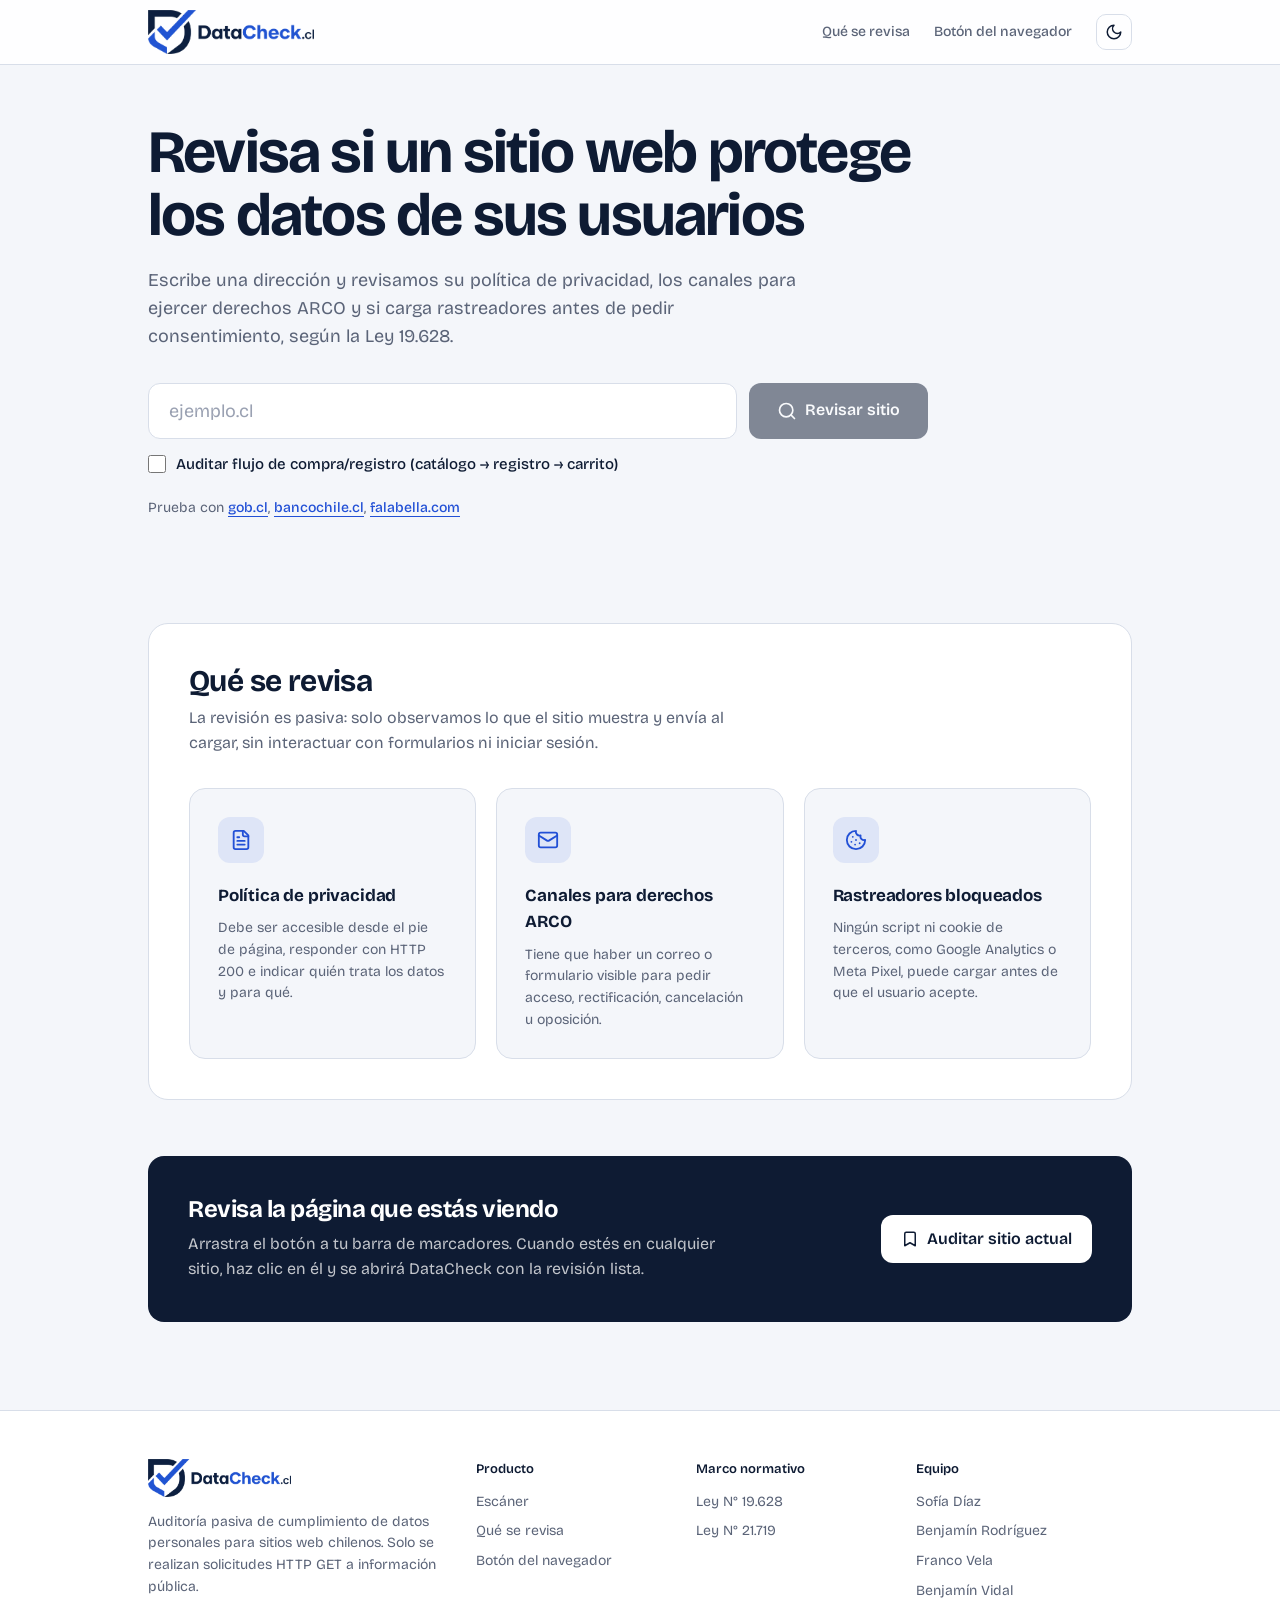
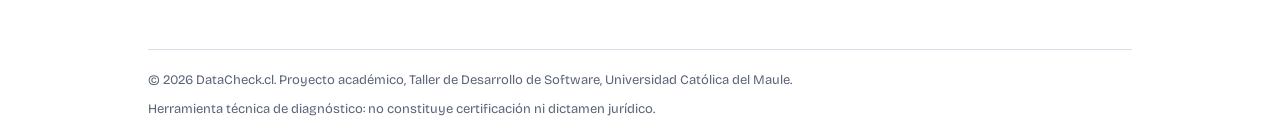
==== src/ui/index.html @ 7d5a0ab3 "UI: logo con modo oscuro, favicon y estilos del correo de re-auditoría" ====
<!DOCTYPE html>
<html lang="es">
<head>
    <meta charset="UTF-8">
    <meta name="viewport" content="width=device-width, initial-scale=1.0">
    <title>DataCheck.cl - Revisa el cumplimiento de datos personales en Chile</title>
    <meta name="description" content="Herramienta de inspección pasiva para revisar si un sitio web cumple con la Ley N° 19.628 de Protección de Datos Personales en Chile.">

    <link rel="icon" href="img/favicon.ico" sizes="any">
    <link rel="icon" type="image/png" href="img/favicon.png">
    <link rel="apple-touch-icon" href="img/apple-touch-icon.png">

    <link rel="preconnect" href="https://fonts.googleapis.com">
    <link rel="preconnect" href="https://fonts.gstatic.com" crossorigin>
    <link href="https://fonts.googleapis.com/css2?family=Bricolage+Grotesque:opsz,wght@12..96,400;12..96,500;12..96,600;12..96,700&display=swap" rel="stylesheet">
    <script>
        // Aplica el tema guardado antes de pintar la página para evitar parpadeos
        (function () {
            try {
                var t = localStorage.getItem("datacheck-theme");
                if (!t) t = matchMedia("(prefers-color-scheme: dark)").matches ? "dark" : "light";
                document.documentElement.dataset.theme = t;
            } catch (e) {}
        })();
    </script>
    <link rel="stylesheet" href="style.css?v=2.7">
</head>
<body>
    <!-- Íconos (estilo Lucide) -->
    <svg width="0" height="0" style="position:absolute" aria-hidden="true">
        <symbol id="i-shield" viewBox="0 0 24 24"><path d="M20 13c0 5-3.5 7.5-7.66 8.95a1 1 0 0 1-.67-.01C7.5 20.5 4 18 4 13V6a1 1 0 0 1 1-1c2 0 4.5-1.2 6.24-2.72a1.17 1.17 0 0 1 1.52 0C14.51 3.81 17 5 19 5a1 1 0 0 1 1 1z"/><path d="m9 12 2 2 4-4"/></symbol>
        <symbol id="i-search" viewBox="0 0 24 24"><circle cx="11" cy="11" r="8"/><path d="m21 21-4.3-4.3"/></symbol>
        <symbol id="i-file" viewBox="0 0 24 24"><path d="M15 2H6a2 2 0 0 0-2 2v16a2 2 0 0 0 2 2h12a2 2 0 0 0 2-2V7Z"/><path d="M14 2v4a2 2 0 0 0 2 2h4"/><path d="M10 9H8"/><path d="M16 13H8"/><path d="M16 17H8"/></symbol>
        <symbol id="i-mail" viewBox="0 0 24 24"><rect width="20" height="16" x="2" y="4" rx="2"/><path d="m22 7-8.97 5.7a1.94 1.94 0 0 1-2.06 0L2 7"/></symbol>
        <symbol id="i-cookie" viewBox="0 0 24 24"><path d="M12 2a10 10 0 1 0 10 10 4 4 0 0 1-5-5 4 4 0 0 1-5-5"/><path d="M8.5 8.5v.01"/><path d="M16 15.5v.01"/><path d="M12 12v.01"/><path d="M11 17v.01"/><path d="M7 14v.01"/></symbol>
        <symbol id="i-check" viewBox="0 0 24 24"><circle cx="12" cy="12" r="10"/><path d="m9 12 2 2 4-4"/></symbol>
        <symbol id="i-alert" viewBox="0 0 24 24"><path d="m21.73 18-8-14a2 2 0 0 0-3.48 0l-8 14A2 2 0 0 0 4 21h16a2 2 0 0 0 1.73-3"/><path d="M12 9v4"/><path d="M12 17h.01"/></symbol>
        <symbol id="i-x" viewBox="0 0 24 24"><circle cx="12" cy="12" r="10"/><path d="m15 9-6 6"/><path d="m9 9 6 6"/></symbol>
        <symbol id="i-info" viewBox="0 0 24 24"><circle cx="12" cy="12" r="10"/><path d="M12 16v-4"/><path d="M12 8h.01"/></symbol>
        <symbol id="i-wrench" viewBox="0 0 24 24"><path d="M14.7 6.3a1 1 0 0 0 0 1.4l1.6 1.6a1 1 0 0 0 1.4 0l3.77-3.77a6 6 0 0 1-7.94 7.94l-6.91 6.91a2.12 2.12 0 0 1-3-3l6.91-6.91a6 6 0 0 1 7.94-7.94l-3.76 3.76z"/></symbol>
        <symbol id="i-bookmark" viewBox="0 0 24 24"><path d="m19 21-7-4-7 4V5a2 2 0 0 1 2-2h10a2 2 0 0 1 2 2v16z"/></symbol>
        <symbol id="i-loader" viewBox="0 0 24 24"><path d="M21 12a9 9 0 1 1-6.219-8.56"/></symbol>
        <symbol id="i-download" viewBox="0 0 24 24"><path d="M21 15v4a2 2 0 0 1-2 2H5a2 2 0 0 1-2-2v-4"/><path d="m7 10 5 5 5-5"/><path d="M12 15V3"/></symbol>
        <symbol id="i-sun" viewBox="0 0 24 24"><circle cx="12" cy="12" r="4"/><path d="M12 2v2"/><path d="M12 20v2"/><path d="m4.93 4.93 1.41 1.41"/><path d="m17.66 17.66 1.41 1.41"/><path d="M2 12h2"/><path d="M20 12h2"/><path d="m6.34 17.66-1.41 1.41"/><path d="m19.07 4.93-1.41 1.41"/></symbol>
        <symbol id="i-moon" viewBox="0 0 24 24"><path d="M12 3a6 6 0 0 0 9 9 9 9 0 1 1-9-9Z"/></symbol>
        <symbol id="i-external" viewBox="0 0 24 24"><path d="M15 3h6v6"/><path d="M10 14 21 3"/><path d="M18 13v6a2 2 0 0 1-2 2H5a2 2 0 0 1-2-2V8a2 2 0 0 1 2-2h6"/></symbol>
        <symbol id="i-clock" viewBox="0 0 24 24"><circle cx="12" cy="12" r="10"/><path d="M12 6v6l4 2"/></symbol>
        <symbol id="i-globe" viewBox="0 0 24 24"><circle cx="12" cy="12" r="10"/><path d="M12 2a14.5 14.5 0 0 0 0 20 14.5 14.5 0 0 0 0-20"/><path d="M2 12h20"/></symbol>
    </svg>

    <header class="site-header">
        <div class="wrap header-inner">
            <a href="#inicio" class="brand" aria-label="DataCheck.cl, ir al inicio">
                <img class="brand-logo logo-light" src="img/datacheck-logo.png" alt="DataCheck.cl" width="174" height="46">
                <img class="brand-logo logo-dark" src="img/datacheck-logo-dark.png" alt="DataCheck.cl" width="174" height="46">
            </a>
            <nav class="nav">
                <a href="#criterios">Qué se revisa</a>
                <a href="#marcador">Botón del navegador</a>
                <button type="button" id="theme-toggle" class="theme-toggle" aria-label="Cambiar a tema oscuro" title="Cambiar a tema oscuro">
                    <svg class="icon" width="18" height="18"><use id="theme-icon" href="#i-moon"/></svg>
                </button>
            </nav>
        </div>
    </header>

    <main class="wrap">
        <!-- Inicio -->
        <section id="inicio" class="hero">
            <h1>Revisa si un sitio web protege los datos de sus usuarios</h1>
            <p class="lead">
                Escribe una dirección y revisamos su política de privacidad, los canales para ejercer
                derechos ARCO y si carga rastreadores antes de pedir consentimiento, según la Ley 19.628.
            </p>

            <form id="scan-form" class="scan-form" novalidate>
                <label for="url-input" class="sr-only">Dirección del sitio</label>
                <input id="url-input" type="text" inputmode="url" autocomplete="off" placeholder="ejemplo.cl">
                <button id="btn-scan" type="submit" class="btn-primary" disabled>
                    <svg class="icon" width="20" height="20" id="btn-icon"><use href="#i-search"/></svg>
                    <span id="btn-label">Revisar sitio</span>
                </button>
            </form>
            <p id="url-error" class="field-error" role="alert" hidden></p>

            <div class="flow-option">
                <label class="flow-toggle" for="flow-checkbox">
                    <input type="checkbox" id="flow-checkbox">
                    <span>Auditar flujo de compra/registro (catálogo → registro → carrito)</span>
                </label>
            </div>

            <p class="examples">
                Prueba con
                <button type="button" class="link-btn" data-url="gob.cl">gob.cl</button>,
                <button type="button" class="link-btn" data-url="bancochile.cl">bancochile.cl</button>,
                <button type="button" class="link-btn" data-url="falabella.com">falabella.com</button>
            </p>

            <div id="loading" class="loading" role="status" aria-live="polite" hidden>
                <p id="loading-step" class="loading-step"></p>
                <div class="track"><div id="progress-fill" class="fill"></div></div>
                <p class="muted small">Puede tardar unos segundos según el sitio.</p>
            </div>

            <div id="error" class="error-box" role="alert" hidden>
                <svg class="icon" width="20" height="20"><use href="#i-x"/></svg>
                <div>
                    <p class="error-title">No se pudo revisar el sitio</p>
                    <p id="error-message"></p>
                    <p class="muted">Comprueba la dirección y que el servidor de DataCheck esté en ejecución.</p>
                </div>
            </div>
        </section>

        <!-- Resultados -->
        <section id="results" class="results" aria-label="Resultados" hidden>
            <article class="report">
                <div id="verdict-band" class="verdict">
                    <div class="verdict-text">
                        <div class="report-site">
                            <span class="site-icon">
                                <img id="site-favicon" alt="" width="18" height="18" referrerpolicy="no-referrer" hidden>
                                <svg id="site-fallback" class="icon" width="16" height="16" aria-hidden="true"><use href="#i-globe"/></svg>
                            </span>
                            <a id="report-url" class="report-url" href="#" target="_blank" rel="noopener noreferrer">
                                <span id="report-url-text"></span>
                                <svg class="icon" width="14" height="14" aria-hidden="true"><use href="#i-external"/></svg>
                            </a>
                            <span id="scan-meta" class="report-meta" hidden>
                                <svg class="icon" width="14" height="14" aria-hidden="true"><use href="#i-clock"/></svg>
                                <span id="scan-time"></span>
                            </span>
                        </div>
                        <h2 id="verdict-title"></h2>
                        <p id="verdict-summary" class="verdict-summary"></p>
                    </div>
                    <div id="gauge" class="gauge" role="img" aria-label="Puntaje de cumplimiento">
                        <svg viewBox="0 0 120 120" aria-hidden="true">
                            <circle class="gauge-track" cx="60" cy="60" r="52"/>
                            <circle id="gauge-arc" class="gauge-arc" cx="60" cy="60" r="52"/>
                        </svg>
                        <p class="gauge-label"><span id="score-value">0</span><span class="score-of">de 100</span></p>
                    </div>
                </div>

                <div id="pilares" class="pilares"></div>

                <div id="flow-section" class="flow-section" hidden>
                    <div class="flow-head">
                        <h3>Mapa de Navegación del Flujo</h3>
                        <span id="flow-verdict-badge" class="badge"></span>
                    </div>
                    <p id="flow-summary-text" class="flow-summary-text"></p>
                    <div id="flow-timeline" class="flow-timeline"></div>
                    <div id="flow-limitations" class="flow-limitations"></div>
                </div>

                <div class="findings">
                    <div class="findings-head">
                        <h3>Hallazgos</h3>
                        <button type="button" id="btn-pdf" class="btn-ghost">
                            <svg class="icon" width="16" height="16" id="pdf-icon"><use href="#i-download"/></svg>
                            <span id="pdf-label">Descargar informe PDF</span>
                        </button>
                    </div>
                    <p id="pdf-error" class="pdf-error" role="alert" hidden></p>
                    <ul id="findings-list" class="findings-list"></ul>
                </div>

                <p id="report-date" class="report-date"></p>
            </article>

            <!-- Card de Re-calendarización Automática (condicional) -->
            <div id="schedule-card" class="schedule-card" hidden>
                <div class="schedule-head">
                    <span class="schedule-icon"><svg class="icon" width="22" height="22"><use href="#i-mail"/></svg></span>
                    <div>
                        <h3>¿Deseas programar una re-auditoría automática?</h3>
                        <p class="muted small">Programa una nueva evaluación tras implementar los tickets de remediación. Te notificaremos los resultados por correo.</p>
                    </div>
                </div>

                <form id="schedule-form" class="schedule-form" novalidate>
                    <div class="schedule-inputs">
                        <label for="schedule-email" class="sr-only">Correo electrónico</label>
                        <input id="schedule-email" type="email" placeholder="tu-correo@ejemplo.cl" required autocomplete="email">
                        
                        <div class="schedule-modes">
                            <label class="schedule-radio-label">
                                <input type="radio" name="interval_mode" value="DEMO_2_MIN" checked>
                                <span>Modo Demostración (Re-escanear en 2 minutos)</span>
                            </label>
                            <label class="schedule-radio-label">
                                <input type="radio" name="interval_mode" value="PROD_15_DAYS">
                                <span>Modo Producción (Re-escanear en 15 días)</span>
                            </label>
                        </div>
                    </div>

                    <button type="submit" id="btn-schedule" class="btn-primary">
                        <svg class="icon" width="18" height="18" id="schedule-btn-icon"><use href="#i-mail"/></svg>
                        <span id="schedule-btn-label">Calendarizar Re-auditoría</span>
                    </button>
                </form>

                <div id="schedule-success" class="schedule-success" hidden>
                    <svg class="icon" width="20" height="20"><use href="#i-check"/></svg>
                    <div>
                        <p class="schedule-success-title">¡Re-auditoría programada con éxito!</p>
                        <p id="schedule-success-desc" class="muted small"></p>
                    </div>
                </div>

                <p id="schedule-error" class="schedule-error" role="alert" hidden></p>
            </div>

            <p class="disclaimer">
                <svg class="icon" width="18" height="18"><use href="#i-info"/></svg>
                <span>Este diagnóstico es una herramienta técnica de auditoría académica basada en la Ley N° 19.628. No es una certificación ni un dictamen jurídico vinculante.</span>
            </p>
        </section>

        <!-- Qué se revisa -->
        <section id="criterios" class="section">
            <div class="panel">
            <h2>Qué se revisa</h2>
            <p class="muted section-lead">
                La revisión es pasiva: solo observamos lo que el sitio muestra y envía al cargar, sin
                interactuar con formularios ni iniciar sesión.
            </p>
            <div class="criteria">
                <div class="criteria-card">
                    <span class="criteria-icon"><svg class="icon" width="22" height="22"><use href="#i-file"/></svg></span>
                    <h3>Política de privacidad</h3>
                    <p>Debe ser accesible desde el pie de página, responder con HTTP 200 e indicar quién trata los datos y para qué.</p>
                </div>
                <div class="criteria-card">
                    <span class="criteria-icon"><svg class="icon" width="22" height="22"><use href="#i-mail"/></svg></span>
                    <h3>Canales para derechos ARCO</h3>
                    <p>Tiene que haber un correo o formulario visible para pedir acceso, rectificación, cancelación u oposición.</p>
                </div>
                <div class="criteria-card">
                    <span class="criteria-icon"><svg class="icon" width="22" height="22"><use href="#i-cookie"/></svg></span>
                    <h3>Rastreadores bloqueados</h3>
                    <p>Ningún script ni cookie de terceros, como Google Analytics o Meta Pixel, puede cargar antes de que el usuario acepte.</p>
                </div>
            </div>
            </div>
        </section>

        <!-- Bookmarklet -->
        <section id="marcador" class="section">
            <div class="bookmarklet">
                <div>
                    <h2>Revisa la página que estás viendo</h2>
                    <p>Arrastra el botón a tu barra de marcadores. Cuando estés en cualquier sitio, haz clic en él y se abrirá DataCheck con la revisión lista.</p>
                </div>
                <a id="bookmarklet-link" href="#" class="bookmarklet-btn">
                    <svg class="icon" width="18" height="18"><use href="#i-bookmark"/></svg>
                    Auditar sitio actual
                </a>
            </div>
        </section>
    </main>

    <footer class="site-footer">
        <div class="wrap">
            <div class="footer-grid">
                <div class="footer-brand">
                    <a href="#inicio" class="brand" aria-label="DataCheck.cl, ir al inicio">
                        <img class="brand-logo brand-logo-footer logo-light" src="img/datacheck-logo.png" alt="DataCheck.cl" width="151" height="40" loading="lazy">
                        <img class="brand-logo brand-logo-footer logo-dark" src="img/datacheck-logo-dark.png" alt="DataCheck.cl" width="151" height="40" loading="lazy">
                    </a>
                    <p>Auditoría pasiva de cumplimiento de datos personales para sitios web chilenos. Solo se realizan solicitudes HTTP GET a información pública.</p>
                </div>
                <nav class="footer-col" aria-label="Producto">
                    <h3>Producto</h3>
                    <a href="#inicio">Escáner</a>
                    <a href="#criterios">Qué se revisa</a>
                    <a href="#marcador">Botón del navegador</a>
                </nav>
                <div class="footer-col">
                    <h3>Marco normativo</h3>
                    <p>Ley N° 19.628</p>
                    <p>Ley N° 21.719</p>
                </div>
                <div class="footer-col">
                    <h3>Equipo</h3>
                    <p>Sofía Díaz</p>
                    <p>Benjamín Rodríguez</p>
                    <p>Franco Vela</p>
                    <p>Benjamín Vidal</p>
                </div>
            </div>
            <div class="footer-bottom">
                <p>© 2026 DataCheck.cl. Proyecto académico, Taller de Desarrollo de Software, Universidad Católica del Maule.</p>
                <p>Herramienta técnica de diagnóstico: no constituye certificación ni dictamen jurídico.</p>
            </div>
        </div>
    </footer>

    <script src="app.js?v=2.7"></script>
</body>
</html>
---- src/ui/style.css ----
:root {
    color-scheme: light;
    --page: #f4f6fa;
    --surface: #ffffff;
    --ink: #0e1b33;
    --muted: #5b6478;
    --line: #d8dee9;
    --accent: #2250d6;
    --accent-soft: rgba(34, 80, 214, 0.1);
    --ok: #1b7f4b;
    --warn: #b45f06;
    --fail: #c62828;
    --ok-bg: #1b7f4b;
    --warn-bg: #b45f06;
    --fail-bg: #c62828;
    --info-bg: #0e1b33;
    --body: rgba(14, 27, 51, 0.8);
    --header-bg: rgba(255, 255, 255, 0.88);
    --btn-bg: #0e1b33;
    --btn-bg-hover: #1b2c4d;
    --btn-fg: #ffffff;
    --feature-bg: #0e1b33;
    --font: "Bricolage Grotesque", system-ui, -apple-system, "Segoe UI", sans-serif;
}

/* Tema oscuro */
:root[data-theme="dark"] {
    color-scheme: dark;
    --page: #050506;
    --surface: #0f1013;
    --ink: #eef1f6;
    --muted: #9aa3b5;
    --line: #23262d;
    --accent: #7da2ff;
    --accent-soft: rgba(125, 162, 255, 0.14);
    --ok: #3ecf8e;
    --warn: #f2a54a;
    --fail: #ff6b6b;
    --info-bg: #2a2f3a;
    --body: rgba(238, 241, 246, 0.82);
    --header-bg: rgba(5, 5, 6, 0.85);
    --btn-bg: #eef1f6;
    --btn-bg-hover: #ffffff;
    --btn-fg: #0e1b33;
    --feature-bg: #101a33;
}

*, *::before, *::after { box-sizing: border-box; margin: 0; padding: 0; }

html { scroll-behavior: smooth; }

body {
    background: var(--page);
    color: var(--ink);
    font-family: var(--font);
    line-height: 1.55;
    -webkit-font-smoothing: antialiased;
}

[hidden] { display: none !important; }

:focus-visible { outline: 3px solid var(--accent); outline-offset: 2px; }

a { color: inherit; text-decoration: none; }

.wrap { max-width: 1024px; margin: 0 auto; padding: 0 20px; }

.icon {
    fill: none;
    stroke: currentColor;
    stroke-width: 2;
    stroke-linecap: round;
    stroke-linejoin: round;
    flex-shrink: 0;
}
.icon.accent { color: var(--accent); }

.sr-only {
    position: absolute; width: 1px; height: 1px; overflow: hidden;
    clip: rect(0 0 0 0); white-space: nowrap;
}

.muted { color: var(--muted); }
.small { font-size: 14px; }

/* Encabezado */
.site-header {
    position: sticky; top: 0; z-index: 10;
    background: var(--header-bg);
    backdrop-filter: blur(8px);
    border-bottom: 1px solid var(--line);
}
.header-inner { display: flex; align-items: center; justify-content: space-between; padding-top: 10px; padding-bottom: 10px; }
.brand { display: flex; align-items: center; }
.brand-logo { display: block; height: 44px; width: auto; }
.brand-logo-footer { height: 38px; }
/* Dos versiones del logo: la clara (azul marino) y la oscura (blanco hueso) para que no se pierda sobre fondo negro */
.logo-dark { display: none; }
:root[data-theme="dark"] .logo-light { display: none; }
:root[data-theme="dark"] .logo-dark { display: block; }
.nav { display: flex; gap: 24px; font-size: 14px; font-weight: 500; color: var(--muted); }
.nav { align-items: center; }
.nav a:hover { color: var(--ink); }
.theme-toggle {
    display: grid; place-items: center; width: 36px; height: 36px;
    color: var(--ink); background: transparent;
    border: 1px solid var(--line); border-radius: 10px; cursor: pointer;
}
.theme-toggle:hover { border-color: var(--ink); }

/* Inicio */
.hero { padding: 56px 0 48px; }
.hero h1 {
    max-width: 780px;
    font-size: clamp(2.25rem, 5.5vw, 3.75rem);
    line-height: 1.05;
    letter-spacing: -0.03em;
    font-weight: 700;
}
.lead { max-width: 660px; margin-top: 20px; font-size: 18px; color: var(--muted); }

.scan-form { display: flex; gap: 12px; max-width: 780px; margin-top: 32px; }
.scan-form input {
    flex: 1; min-width: 0; height: 56px; padding: 0 20px;
    font: inherit; font-size: 18px; color: var(--ink);
    background: var(--surface); border: 1px solid var(--line); border-radius: 12px;
}
.scan-form input::placeholder { color: #9aa1b2; }
.scan-form input:focus { border-color: var(--accent); }
.scan-form input[aria-invalid="true"] { border-color: var(--fail); }
.field-error { max-width: 780px; margin-top: 10px; font-size: 14px; color: var(--fail); }

.btn-primary {
    display: inline-flex; align-items: center; justify-content: center; gap: 8px;
    height: 56px; padding: 0 28px;
    font: inherit; font-weight: 600; color: var(--btn-fg);
    background: var(--btn-bg); border: 0; border-radius: 12px; cursor: pointer;
    transition: background 0.15s ease;
}
.btn-primary:hover:not(:disabled) { background: var(--btn-bg-hover); }
.btn-primary:disabled { opacity: 0.5; cursor: not-allowed; }

/* Opción de flujo */
.flow-option { margin-top: 14px; max-width: 780px; }
.flow-toggle { display: inline-flex; align-items: center; gap: 10px; font-size: 15px; font-weight: 500; color: var(--ink); cursor: pointer; }
.flow-toggle input[type="checkbox"] { width: 18px; height: 18px; accent-color: var(--accent); cursor: pointer; }

.examples { margin-top: 16px; font-size: 14px; color: var(--muted); }
.link-btn {
    font: inherit; font-weight: 500; color: var(--accent);
    background: none; border: 0; cursor: pointer;
    text-decoration: underline; text-underline-offset: 4px;
}
.link-btn:hover { color: var(--ink); }
.link-btn:disabled { opacity: 0.5; cursor: not-allowed; }

/* Carga y error */
.loading { max-width: 780px; margin-top: 32px; }
.loading-step { font-size: 14px; font-weight: 500; }
.track { height: 6px; margin: 12px 0 8px; background: var(--line); border-radius: 999px; overflow: hidden; }
.fill { height: 100%; width: 0; background: var(--accent); border-radius: 999px; transition: width 0.7s ease; }

.error-box {
    display: flex; gap: 12px; align-items: flex-start;
    max-width: 780px; margin-top: 32px; padding: 16px;
    font-size: 14px;
    color: var(--ink);
    background: rgba(198, 40, 40, 0.05);
    border: 1px solid rgba(198, 40, 40, 0.3);
    border-radius: 12px;
}
.error-box > .icon { color: var(--fail); margin-top: 2px; }
.error-title { font-weight: 600; color: var(--fail); }

.spin { animation: spin 0.9s linear infinite; }
@keyframes spin { to { transform: rotate(360deg); } }

/* Informe */
.results { padding-bottom: 56px; scroll-margin-top: 80px; }
.report { background: var(--surface); border: 1px solid var(--line); border-radius: 16px; overflow: hidden; }

.verdict {
    display: flex; flex-wrap: wrap; gap: 24px; align-items: center; justify-content: space-between;
    padding: 32px 40px; color: #fff; background: var(--tone-bg, var(--feature-bg));
}
.verdict-text { min-width: 0; flex: 1 1 340px; }
.report-site { display: flex; flex-wrap: wrap; align-items: center; gap: 10px 14px; }
.site-icon { display: grid; place-items: center; width: 28px; height: 28px; flex-shrink: 0; color: #0e1b33; background: #fff; border-radius: 8px; }
.site-icon img { width: 18px; height: 18px; object-fit: contain; }
.report-url { display: inline-flex; align-items: center; gap: 6px; font-size: 14px; color: #fff; overflow-wrap: anywhere; text-decoration: underline; text-underline-offset: 3px; text-decoration-color: rgba(255, 255, 255, 0.5); }
.report-url:hover { text-decoration-color: #fff; }
.report-meta { display: inline-flex; align-items: center; gap: 6px; font-size: 13px; color: rgba(255, 255, 255, 0.85); }
.verdict :focus-visible { outline-color: #fff; }
.verdict h2 { margin-top: 4px; font-size: clamp(2rem, 5vw, 3rem); line-height: 1.1; letter-spacing: -0.02em; }
.verdict-summary { max-width: 560px; margin-top: 12px; color: rgba(255, 255, 255, 0.92); }
.gauge { position: relative; width: 168px; height: 168px; flex-shrink: 0; }
.gauge svg { display: block; width: 100%; height: 100%; transform: rotate(-90deg); }
.gauge-track, .gauge-arc { fill: none; stroke-width: 9; }
.gauge-track { stroke: rgba(255, 255, 255, 0.25); }
.gauge-arc { stroke: #fff; stroke-linecap: round; stroke-dasharray: 326.73; stroke-dashoffset: 326.73; transition: stroke-dashoffset 1.1s cubic-bezier(0.22, 0.8, 0.3, 1); }
.gauge-label { position: absolute; inset: 0; display: flex; flex-direction: column; align-items: center; justify-content: center; line-height: 1; }
.gauge-label #score-value { font-size: 52px; font-weight: 700; letter-spacing: -0.03em; }
.score-of { margin-top: 6px; font-size: 13px; color: rgba(255, 255, 255, 0.82); }

.tone-ok { --tone: var(--ok); --tone-bg: var(--ok-bg); }
.tone-warn { --tone: var(--warn); --tone-bg: var(--warn-bg); }
.tone-fail { --tone: var(--fail); --tone-bg: var(--fail-bg); }
.tone-info { --tone: var(--muted); --tone-bg: var(--info-bg); }

.pilares { display: grid; grid-template-columns: repeat(3, 1fr); }
.pilar { padding: 24px; border-bottom: 1px solid var(--line); }
.pilar + .pilar { border-left: 1px solid var(--line); }
.pilar-head { display: flex; align-items: center; gap: 10px; color: var(--muted); }
.pilar-head h3 { font-size: 16px; font-weight: 600; color: var(--ink); }
.pilar-status { display: flex; align-items: center; gap: 6px; margin-top: 12px; font-size: 14px; font-weight: 600; color: var(--tone); }
.pilar .track { height: 8px; margin: 16px 0 8px; }
.pilar .fill { background: var(--tone); transition: none; }
.pilar-points { font-size: 14px; color: var(--muted); }

.findings { padding: 32px 40px; }
.findings-head { display: flex; align-items: center; justify-content: space-between; gap: 12px; }
.findings h3 { font-size: 24px; letter-spacing: -0.02em; }

.btn-ghost {
    display: inline-flex; align-items: center; gap: 8px;
    padding: 8px 14px; font: inherit; font-size: 14px; font-weight: 500; color: var(--ink);
    background: var(--surface); border: 1px solid var(--line); border-radius: 8px; cursor: pointer;
}
.btn-ghost:hover { border-color: var(--ink); }
.btn-ghost:disabled { opacity: 0.6; cursor: not-allowed; }
.pdf-error { margin-top: 12px; font-size: 14px; color: var(--fail); }

.findings-list { margin-top: 8px; list-style: none; }
.finding { display: flex; gap: 16px; padding: 20px 0; border-bottom: 1px solid var(--line); }
.finding:last-child { border-bottom: 0; }
.finding > .icon { margin-top: 2px; color: var(--tone); }
.finding-body { min-width: 0; flex: 1; }
.finding-pilar { font-size: 14px; color: var(--muted); }
.finding h4 { font-size: 16px; font-weight: 600; }
.finding-detail { max-width: 680px; margin-top: 4px; font-size: 14px; color: var(--body); }

.ticket { margin-top: 16px; padding: 14px 16px; background: var(--page); border-left: 4px solid var(--accent); border-radius: 8px; }
.ticket-head { display: flex; flex-wrap: wrap; gap: 8px; align-items: center; justify-content: space-between; }
.ticket-title { display: flex; align-items: center; gap: 8px; font-size: 14px; font-weight: 600; }
.ticket-title .icon { color: var(--accent); }
.ticket code {
    padding: 2px 8px; font-family: ui-monospace, "SFMono-Regular", Consolas, monospace; font-size: 12px;
    background: var(--surface); border: 1px solid var(--line); border-radius: 4px; overflow-wrap: anywhere;
}
.ticket p { margin-top: 8px; font-size: 14px; color: var(--body); }

/* Sección de flujo */
.flow-section { padding: 32px 40px; border-bottom: 1px solid var(--line); }
.flow-head { display: flex; align-items: center; justify-content: space-between; gap: 12px; margin-bottom: 8px; }
.flow-head h3 { font-size: 20px; font-weight: 700; }
.badge { display: inline-flex; align-items: center; padding: 4px 12px; border-radius: 9999px; font-size: 13px; font-weight: 600; text-transform: uppercase; }
.badge.tone-ok { background: rgba(27, 127, 75, 0.15); color: var(--ok); }
.badge.tone-warn { background: rgba(180, 95, 6, 0.15); color: var(--warn); }
.badge.tone-fail { background: rgba(198, 40, 40, 0.15); color: var(--fail); }
.flow-summary-text { font-size: 15px; color: var(--muted); margin-bottom: 24px; }
.flow-timeline { display: flex; flex-direction: column; gap: 16px; margin-bottom: 20px; }
.flow-stage-card { padding: 20px 24px; border-radius: 12px; background: var(--page); border-left: 4px solid var(--accent); }
.flow-stage-card.tone-ok { border-left-color: var(--ok); }
.flow-stage-card.tone-fail { border-left-color: var(--fail); }
.flow-stage-card.tone-warn { border-left-color: var(--warn); }
.flow-stage-header { display: flex; justify-content: space-between; align-items: center; margin-bottom: 6px; }
.flow-stage-title { font-size: 16px; font-weight: 700; }
.flow-stage-url { font-size: 13px; color: var(--muted); word-break: break-all; margin-bottom: 10px; }
.flow-stage-meta { display: flex; flex-wrap: wrap; gap: 12px; font-size: 13px; }
.flow-pill { display: inline-flex; align-items: center; gap: 6px; padding: 2px 10px; border-radius: 6px; font-weight: 500; }
.flow-pill.pill-domain { background: var(--surface); border: 1px solid var(--line); }
.flow-pill.pill-cookie { background: var(--surface); border: 1px solid var(--line); }
.flow-note { font-size: 13px; color: var(--warn); margin-top: 8px; font-style: italic; }
.flow-limitations { padding: 14px 18px; background: var(--page); border-radius: 8px; font-size: 13px; color: var(--muted); }
.flow-limitations ul { margin-left: 20px; margin-top: 6px; }

/* Re-auditoría programada por correo */
.schedule-card { margin-top: 16px; padding: 28px 32px; background: var(--surface); border: 1px solid var(--line); border-radius: 16px; }
.schedule-head { display: flex; gap: 16px; align-items: flex-start; }
.schedule-icon { display: grid; place-items: center; width: 46px; height: 46px; flex-shrink: 0; color: var(--accent); background: var(--accent-soft); border-radius: 12px; }
.schedule-head h3 { font-size: 18px; letter-spacing: -0.01em; line-height: 1.3; }
.schedule-head p { max-width: 560px; margin-top: 4px; }
.schedule-form { display: flex; flex-direction: column; align-items: flex-start; gap: 16px; margin-top: 20px; }
.schedule-inputs { display: flex; flex-direction: column; gap: 14px; width: 100%; max-width: 560px; }
.schedule-inputs input[type="email"] {
    width: 100%; height: 48px; padding: 0 16px;
    font: inherit; font-size: 16px; color: var(--ink);
    background: var(--page); border: 1px solid var(--line); border-radius: 10px;
}
.schedule-inputs input[type="email"]::placeholder { color: #9aa1b2; }
.schedule-inputs input[type="email"]:focus { border-color: var(--accent); }
.schedule-modes { display: flex; flex-direction: column; gap: 8px; }
.schedule-radio-label { display: flex; align-items: center; gap: 10px; font-size: 14px; color: var(--body); cursor: pointer; }
.schedule-radio-label input { width: 16px; height: 16px; accent-color: var(--accent); cursor: pointer; }
.schedule-success { display: flex; gap: 12px; align-items: flex-start; margin-top: 20px; padding: 14px 16px; color: var(--ok); background: rgba(27, 127, 75, 0.1); border: 1px solid rgba(27, 127, 75, 0.3); border-radius: 12px; }
.schedule-success > .icon { margin-top: 2px; }
.schedule-success-title { font-size: 15px; font-weight: 600; }
.schedule-error { margin-top: 12px; font-size: 14px; color: var(--fail); }

.report-date { padding: 14px 40px; font-size: 13px; color: var(--muted); border-top: 1px solid var(--line); background: var(--page); }

.disclaimer { display: flex; gap: 8px; max-width: 720px; margin-top: 16px; font-size: 14px; color: var(--muted); }
.disclaimer .icon { margin-top: 2px; }

/* Secciones informativas */
.section { padding: 56px 0 0; scroll-margin-top: 70px; }
.section:last-of-type { padding-bottom: 64px; }
.panel { padding: 40px; background: var(--surface); border: 1px solid var(--line); border-radius: 20px; }
.section h2 { font-size: 30px; letter-spacing: -0.02em; line-height: 1.15; }
.section-lead { max-width: 560px; margin-top: 8px; }

.criteria { display: grid; grid-template-columns: repeat(3, 1fr); gap: 20px; margin-top: 32px; }
.criteria-card { padding: 28px; background: var(--page); border: 1px solid var(--line); border-radius: 16px; }
.criteria-icon { display: grid; place-items: center; width: 46px; height: 46px; color: var(--accent); background: var(--accent-soft); border-radius: 12px; }
.criteria-card h3 { margin-top: 20px; font-size: 17px; letter-spacing: -0.01em; }
.criteria-card p { margin-top: 8px; font-size: 14px; color: var(--muted); }

.bookmarklet {
    display: flex; flex-wrap: wrap; gap: 24px; align-items: center; justify-content: space-between;
    padding: 40px; color: #fff; background: var(--feature-bg); border-radius: 16px;
}
.bookmarklet > div { max-width: 560px; }
.bookmarklet h2 { font-size: 24px; }
.bookmarklet p { margin-top: 8px; color: rgba(255, 255, 255, 0.75); }
.bookmarklet-btn {
    display: inline-flex; align-items: center; gap: 8px;
    padding: 12px 20px; font-weight: 600; color: #0e1b33;
    background: #fff; border-radius: 12px; cursor: grab;
}
.bookmarklet-btn:active { cursor: grabbing; }

/* Pie de página */
.site-footer { margin-top: 24px; padding: 48px 0 0; font-size: 14px; color: var(--muted); background: var(--surface); border-top: 1px solid var(--line); }
.footer-grid { display: grid; grid-template-columns: 1.6fr 1fr 1fr 1.2fr; gap: 40px; padding-bottom: 40px; }
.footer-brand .brand { color: var(--ink); }
.footer-brand p { max-width: 320px; margin-top: 14px; }
.footer-col h3 { margin-bottom: 12px; font-size: 13px; font-weight: 600; color: var(--ink); }
.footer-col a, .footer-col p { display: block; margin-bottom: 8px; }
.footer-col a:hover { color: var(--ink); }
.footer-bottom { display: flex; flex-wrap: wrap; gap: 8px 32px; justify-content: space-between; padding: 20px 0; font-size: 13px; border-top: 1px solid var(--line); }

@media (max-width: 760px) {
    .footer-grid { grid-template-columns: 1fr 1fr; gap: 28px; }
    .footer-brand { grid-column: 1 / -1; }
}


/* Móvil */
@media (max-width: 640px) {
    .brand-logo { height: 36px; }
    .nav a { display: none; }
}

@media (max-width: 760px) {
    .nav { gap: 16px; }
    .gauge { width: 140px; height: 140px; }
    .gauge-label #score-value { font-size: 44px; }
    .hero { padding-top: 36px; }
    .scan-form { flex-direction: column; }
    .pilares, .criteria { grid-template-columns: 1fr; }
    .pilar + .pilar { border-left: 0; }
    .verdict, .findings, .bookmarklet, .panel { padding: 24px 20px; }
    .report-date { padding: 14px 20px; }
    .schedule-card { padding: 20px; }
    .schedule-form .btn-primary { width: 100%; }
    .findings-head { flex-wrap: wrap; }
}

@media (prefers-reduced-motion: reduce) {
    html { scroll-behavior: auto; }
    *, *::before, *::after { animation-duration: 0.01ms !important; transition-duration: 0.01ms !important; }
}
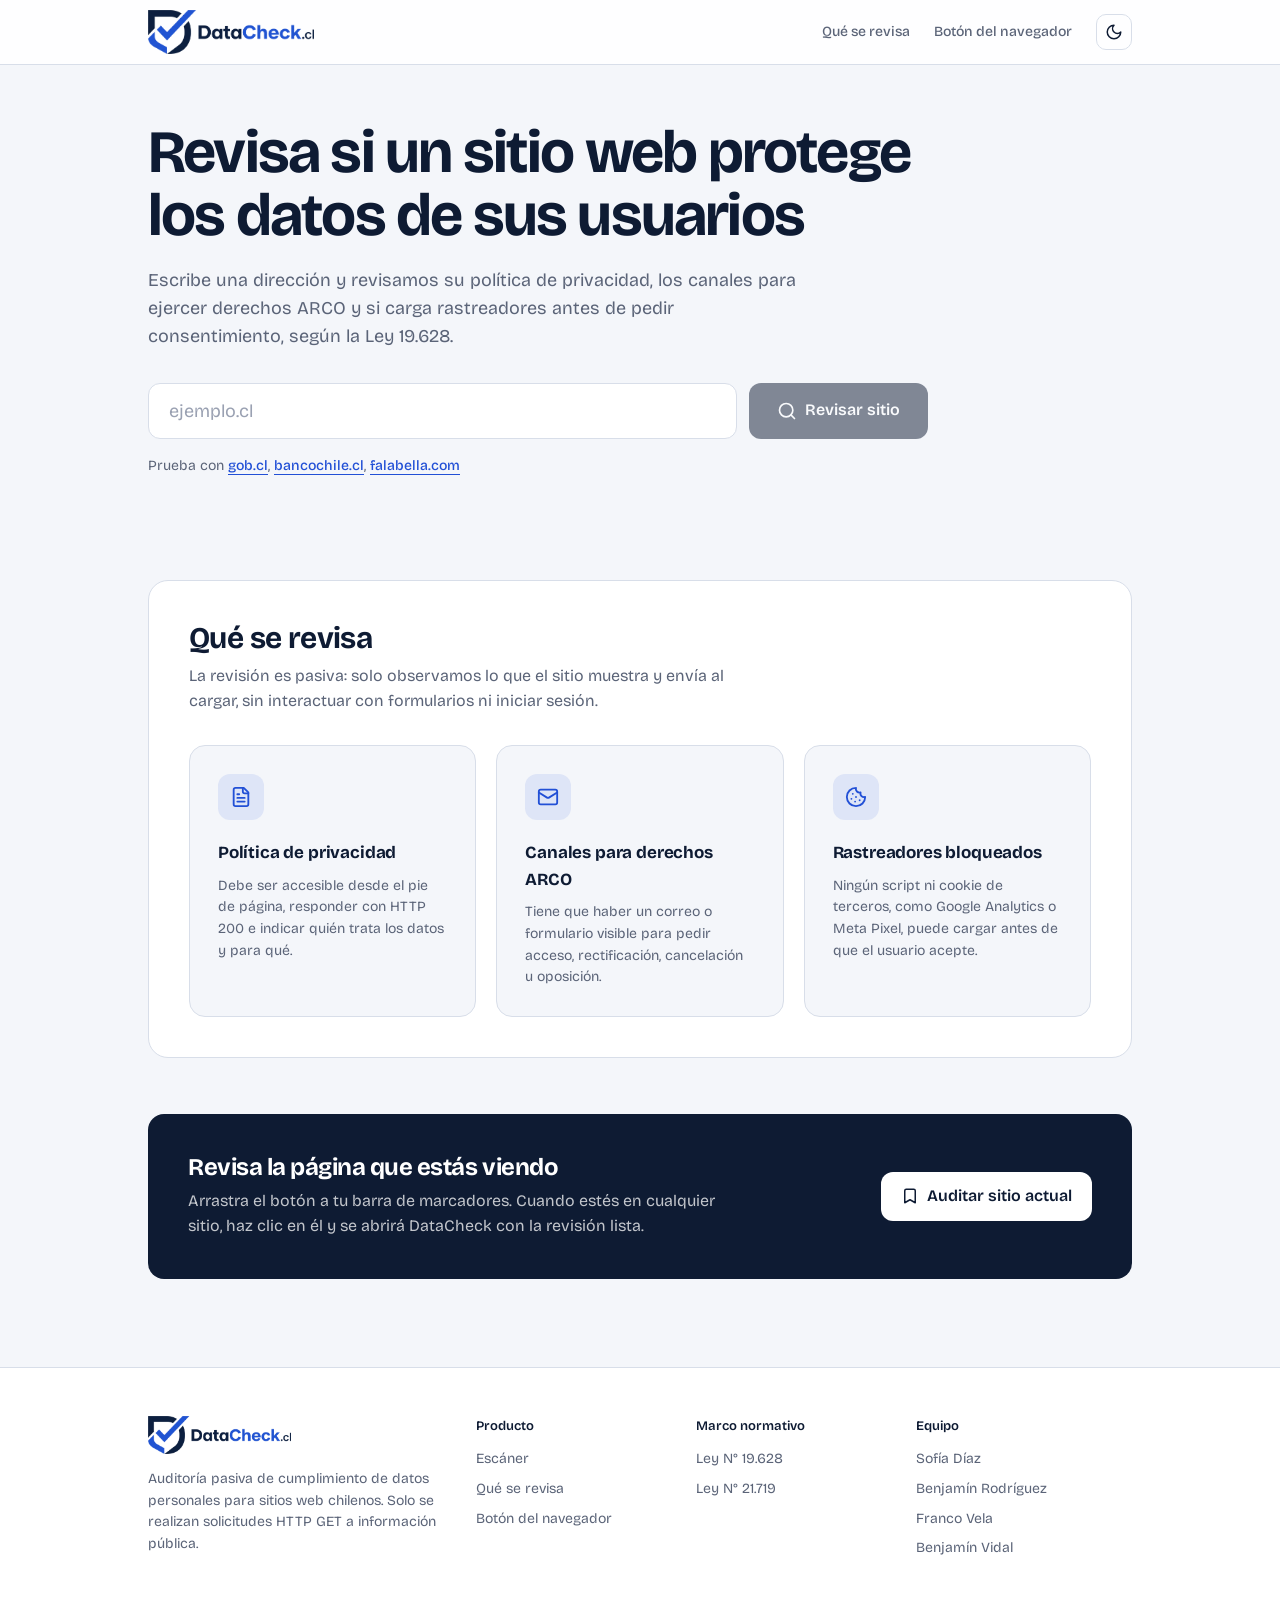
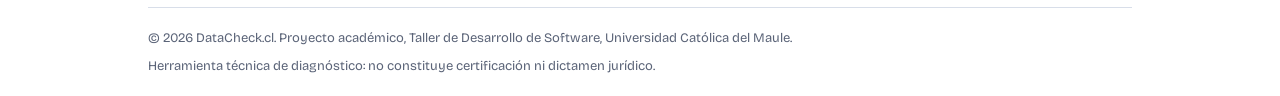
==== commit f1688a1e: "feat(flow): auto-detect commercial flows and run progressive 2-phase audit without checkbox" ====
--- a/src/ui/index.html
+++ b/src/ui/index.html
@@ -83,13 +83,6 @@
             </form>
             <p id="url-error" class="field-error" role="alert" hidden></p>
 
-            <div class="flow-option">
-                <label class="flow-toggle" for="flow-checkbox">
-                    <input type="checkbox" id="flow-checkbox">
-                    <span>Auditar flujo de compra/registro (catálogo → registro → carrito)</span>
-                </label>
-            </div>
-
             <p class="examples">
                 Prueba con
                 <button type="button" class="link-btn" data-url="gob.cl">gob.cl</button>,
@@ -146,6 +139,33 @@
 
                 <div id="pilares" class="pilares"></div>
 
+                <!-- Comparativa Evolutiva e Historial del Dominio ("Antes vs. Después") -->
+                <div id="comparison-section" class="consent-section" hidden>
+                    <div class="consent-head">
+                        <h3>Comparativa Evolutiva ("Antes vs. Después") e Historial</h3>
+                        <span id="comparison-badge" class="badge"></span>
+                    </div>
+                    <div id="comparison-card-content" class="consent-card-content"></div>
+                </div>
+
+                <!-- Transparencia del Responsable (Art. 14 ter Ley 21.719) -->
+                <div id="responsible-section" class="consent-section" hidden>
+                    <div class="consent-head">
+                        <h3>Transparencia del Responsable (Art. 14 ter)</h3>
+                        <span id="responsible-badge" class="badge"></span>
+                    </div>
+                    <div id="responsible-card-content" class="consent-card-content"></div>
+                </div>
+
+                <!-- Banner de Consentimiento y Marcos Embebidos -->
+                <div id="consent-section" class="consent-section" hidden>
+                    <div class="consent-head">
+                        <h3>Banner de Consentimiento y Marcos Embebidos</h3>
+                        <span id="consent-badge" class="badge"></span>
+                    </div>
+                    <div id="consent-card-content" class="consent-card-content"></div>
+                </div>
+
                 <div id="flow-section" class="flow-section" hidden>
                     <div class="flow-head">
                         <h3>Mapa de Navegación del Flujo</h3>
@@ -300,6 +320,6 @@
         </div>
     </footer>
 
-    <script src="app.js?v=2.7"></script>
+    <script src="app.js?v=2.8"></script>
 </body>
 </html>
--- a/src/ui/style.css
+++ b/src/ui/style.css
@@ -243,9 +243,23 @@
 .ticket-head { display: flex; flex-wrap: wrap; gap: 8px; align-items: center; justify-content: space-between; }
 .ticket-title { display: flex; align-items: center; gap: 8px; font-size: 14px; font-weight: 600; }
 .ticket-title .icon { color: var(--accent); }
+.ticket-actions { display: flex; align-items: center; gap: 8px; }
 .ticket code {
     padding: 2px 8px; font-family: ui-monospace, "SFMono-Regular", Consolas, monospace; font-size: 12px;
     background: var(--surface); border: 1px solid var(--line); border-radius: 4px; overflow-wrap: anywhere;
+}
+.btn-copy-ticket {
+    display: inline-flex; align-items: center; gap: 4px; padding: 4px 10px; font-size: 12px; font-weight: 600;
+    color: var(--accent); background: var(--accent-soft); border: 1px solid var(--accent); border-radius: 6px;
+    cursor: pointer; transition: all 0.2s ease;
+}
+.btn-copy-ticket:hover { background: var(--accent); color: #fff; }
+.btn-copy-ticket.copied { background: var(--ok); border-color: var(--ok); color: #fff; }
+.ticket-content {
+    margin-top: 10px; padding: 12px 14px; font-family: ui-monospace, "SFMono-Regular", Consolas, monospace;
+    font-size: 12px; line-height: 1.5; color: var(--ink); background: var(--surface);
+    border: 1px solid var(--line); border-radius: 6px; white-space: pre-wrap; word-break: break-word;
+    max-height: 280px; overflow-y: auto;
 }
 .ticket p { margin-top: 8px; font-size: 14px; color: var(--body); }
 
@@ -257,6 +271,7 @@
 .badge.tone-ok { background: rgba(27, 127, 75, 0.15); color: var(--ok); }
 .badge.tone-warn { background: rgba(180, 95, 6, 0.15); color: var(--warn); }
 .badge.tone-fail { background: rgba(198, 40, 40, 0.15); color: var(--fail); }
+.badge.tone-info, .badge.tone-neutral { background: var(--accent-soft); color: var(--accent); }
 .flow-summary-text { font-size: 15px; color: var(--muted); margin-bottom: 24px; }
 .flow-timeline { display: flex; flex-direction: column; gap: 16px; margin-bottom: 20px; }
 .flow-stage-card { padding: 20px 24px; border-radius: 12px; background: var(--page); border-left: 4px solid var(--accent); }
@@ -274,6 +289,20 @@
 .flow-limitations { padding: 14px 18px; background: var(--page); border-radius: 8px; font-size: 13px; color: var(--muted); }
 .flow-limitations ul { margin-left: 20px; margin-top: 6px; }
 
+/* Sección de Banner de Consentimiento y CMPs */
+.consent-section { padding: 32px 40px; border-bottom: 1px solid var(--line); }
+.consent-head { display: flex; align-items: center; justify-content: space-between; gap: 12px; margin-bottom: 16px; }
+.consent-head h3 { font-size: 20px; font-weight: 700; }
+.consent-card-content { background: var(--page); border-radius: 12px; padding: 20px 24px; border: 1px solid var(--line); }
+.consent-card-grid { display: grid; grid-template-columns: repeat(auto-fit, minmax(200px, 1fr)); gap: 16px; margin-bottom: 16px; }
+.consent-item p { margin-top: 4px; font-size: 14px; }
+.consent-buttons-row { margin-top: 12px; padding-top: 12px; border-top: 1px solid var(--line); }
+.consent-pills-list { display: flex; flex-wrap: wrap; gap: 8px; margin-top: 6px; }
+.consent-pill { display: inline-flex; align-items: center; padding: 4px 10px; border-radius: 6px; background: var(--surface); border: 1px solid var(--line); font-size: 13px; font-weight: 500; }
+.consent-meta { margin-top: 12px; font-size: 13px; color: var(--muted); word-break: break-all; }
+.consent-meta code { background: var(--surface); padding: 2px 6px; border-radius: 4px; font-size: 12px; border: 1px solid var(--line); }
+.consent-frames-summary { margin-top: 10px; padding-top: 8px; border-top: 1px dashed var(--line); }
+
 /* Re-auditoría programada por correo */
 .schedule-card { margin-top: 16px; padding: 28px 32px; background: var(--surface); border: 1px solid var(--line); border-radius: 16px; }
 .schedule-head { display: flex; gap: 16px; align-items: flex-start; }
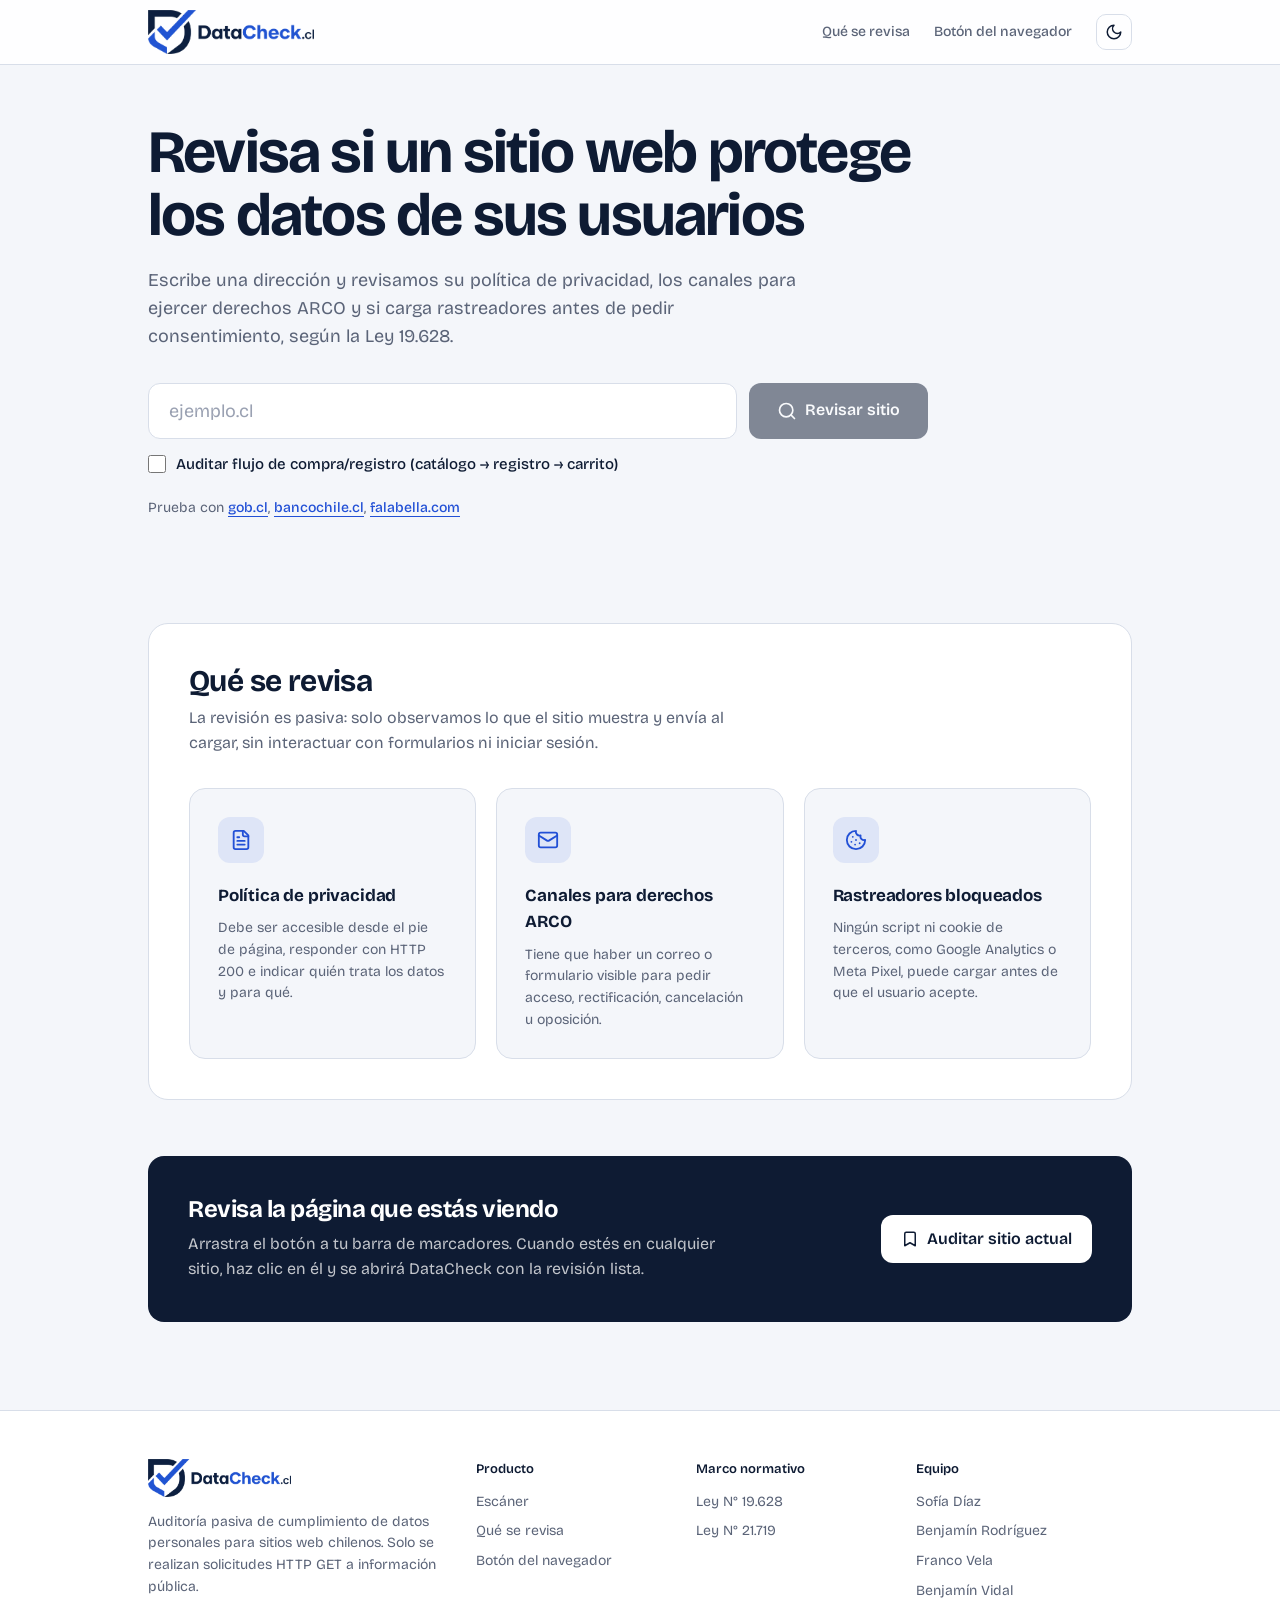
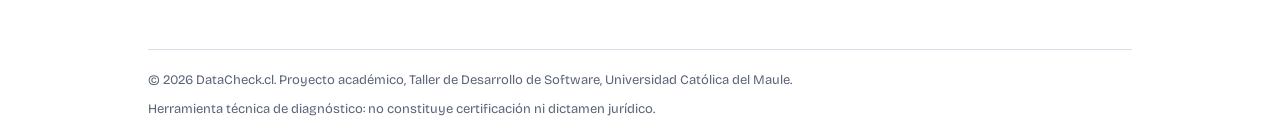
==== commit 5bbe591c: "UI: rediseño del botón de re-auditoría y eliminación de emojis" ====
--- a/src/ui/index.html
+++ b/src/ui/index.html
@@ -23,7 +23,7 @@
             } catch (e) {}
         })();
     </script>
-    <link rel="stylesheet" href="style.css?v=2.7">
+    <link rel="stylesheet" href="style.css?v=2.8">
 </head>
 <body>
     <!-- Íconos (estilo Lucide) -->
@@ -45,6 +45,8 @@
         <symbol id="i-moon" viewBox="0 0 24 24"><path d="M12 3a6 6 0 0 0 9 9 9 9 0 1 1-9-9Z"/></symbol>
         <symbol id="i-external" viewBox="0 0 24 24"><path d="M15 3h6v6"/><path d="M10 14 21 3"/><path d="M18 13v6a2 2 0 0 1-2 2H5a2 2 0 0 1-2-2V8a2 2 0 0 1 2-2h6"/></symbol>
         <symbol id="i-clock" viewBox="0 0 24 24"><circle cx="12" cy="12" r="10"/><path d="M12 6v6l4 2"/></symbol>
+        <symbol id="i-refresh" viewBox="0 0 24 24"><path d="M21 12a9 9 0 1 1-9-9c2.52 0 4.93 1 6.74 2.74L21 8"/><path d="M21 3v5h-5"/></symbol>
+        <symbol id="i-calendar" viewBox="0 0 24 24"><path d="M8 2v4"/><path d="M16 2v4"/><rect width="18" height="18" x="3" y="4" rx="2"/><path d="M3 10h18"/></symbol>
         <symbol id="i-globe" viewBox="0 0 24 24"><circle cx="12" cy="12" r="10"/><path d="M12 2a14.5 14.5 0 0 0 0 20 14.5 14.5 0 0 0 0-20"/><path d="M2 12h20"/></symbol>
     </svg>
 
@@ -82,6 +84,13 @@
                 </button>
             </form>
             <p id="url-error" class="field-error" role="alert" hidden></p>
+
+            <div class="flow-option">
+                <label class="flow-toggle" for="flow-checkbox">
+                    <input type="checkbox" id="flow-checkbox">
+                    <span>Auditar flujo de compra/registro (catálogo → registro → carrito)</span>
+                </label>
+            </div>
 
             <p class="examples">
                 Prueba con
@@ -194,7 +203,7 @@
             <!-- Card de Re-calendarización Automática (condicional) -->
             <div id="schedule-card" class="schedule-card" hidden>
                 <div class="schedule-head">
-                    <span class="schedule-icon"><svg class="icon" width="22" height="22"><use href="#i-mail"/></svg></span>
+                    <span class="schedule-icon"><svg class="icon" width="22" height="22"><use href="#i-refresh"/></svg></span>
                     <div>
                         <h3>¿Deseas programar una re-auditoría automática?</h3>
                         <p class="muted small">Programa una nueva evaluación tras implementar los tickets de remediación. Te notificaremos los resultados por correo.</p>
@@ -206,28 +215,34 @@
                         <label for="schedule-email" class="sr-only">Correo electrónico</label>
                         <input id="schedule-email" type="email" placeholder="tu-correo@ejemplo.cl" required autocomplete="email">
                         
-                        <div class="schedule-modes">
+                        <div class="schedule-modes" role="radiogroup" aria-label="Frecuencia de la re-auditoría">
                             <label class="schedule-radio-label">
                                 <input type="radio" name="interval_mode" value="DEMO_2_MIN" checked>
-                                <span>Modo Demostración (Re-escanear en 2 minutos)</span>
+                                <span class="schedule-radio-text">
+                                    <strong>Modo demostración</strong>
+                                    <span>Nueva revisión en 2 minutos</span>
+                                </span>
                             </label>
                             <label class="schedule-radio-label">
                                 <input type="radio" name="interval_mode" value="PROD_15_DAYS">
-                                <span>Modo Producción (Re-escanear en 15 días)</span>
+                                <span class="schedule-radio-text">
+                                    <strong>Modo producción</strong>
+                                    <span>Nueva revisión en 15 días</span>
+                                </span>
                             </label>
                         </div>
                     </div>
 
                     <button type="submit" id="btn-schedule" class="btn-primary">
-                        <svg class="icon" width="18" height="18" id="schedule-btn-icon"><use href="#i-mail"/></svg>
-                        <span id="schedule-btn-label">Calendarizar Re-auditoría</span>
+                        <svg class="icon" width="18" height="18" id="schedule-btn-icon"><use href="#i-calendar"/></svg>
+                        <span id="schedule-btn-label">Programar re-auditoría</span>
                     </button>
                 </form>
 
                 <div id="schedule-success" class="schedule-success" hidden>
                     <svg class="icon" width="20" height="20"><use href="#i-check"/></svg>
                     <div>
-                        <p class="schedule-success-title">¡Re-auditoría programada con éxito!</p>
+                        <p class="schedule-success-title">Re-auditoría programada</p>
                         <p id="schedule-success-desc" class="muted small"></p>
                     </div>
                 </div>
--- a/src/ui/style.css
+++ b/src/ui/style.css
@@ -139,6 +139,18 @@
 }
 .btn-primary:hover:not(:disabled) { background: var(--btn-bg-hover); }
 .btn-primary:disabled { opacity: 0.5; cursor: not-allowed; }
+.btn-primary.btn-sm { height: 42px; padding: 0 20px; font-size: 14px; border-radius: 10px; }
+
+.btn-secondary {
+    display: inline-flex; align-items: center; justify-content: center; gap: 8px;
+    height: 42px; padding: 0 20px;
+    font: inherit; font-size: 14px; font-weight: 600; color: var(--ink);
+    background: var(--surface); border: 1px solid var(--line); border-radius: 10px; cursor: pointer;
+    transition: border-color 0.15s ease, background 0.15s ease, color 0.15s ease, transform 0.1s ease;
+}
+.btn-secondary:hover:not(:disabled) { color: var(--accent); border-color: var(--accent); background: var(--accent-soft); }
+.btn-secondary:active:not(:disabled) { transform: translateY(1px); }
+.btn-secondary:disabled { opacity: 0.55; cursor: not-allowed; }
 
 /* Opción de flujo */
 .flow-option { margin-top: 14px; max-width: 780px; }
@@ -310,7 +322,7 @@
 .schedule-head h3 { font-size: 18px; letter-spacing: -0.01em; line-height: 1.3; }
 .schedule-head p { max-width: 560px; margin-top: 4px; }
 .schedule-form { display: flex; flex-direction: column; align-items: flex-start; gap: 16px; margin-top: 20px; }
-.schedule-inputs { display: flex; flex-direction: column; gap: 14px; width: 100%; max-width: 560px; }
+.schedule-inputs { display: flex; flex-direction: column; gap: 14px; width: 100%; max-width: 640px; }
 .schedule-inputs input[type="email"] {
     width: 100%; height: 48px; padding: 0 16px;
     font: inherit; font-size: 16px; color: var(--ink);
@@ -318,9 +330,30 @@
 }
 .schedule-inputs input[type="email"]::placeholder { color: #9aa1b2; }
 .schedule-inputs input[type="email"]:focus { border-color: var(--accent); }
-.schedule-modes { display: flex; flex-direction: column; gap: 8px; }
-.schedule-radio-label { display: flex; align-items: center; gap: 10px; font-size: 14px; color: var(--body); cursor: pointer; }
-.schedule-radio-label input { width: 16px; height: 16px; accent-color: var(--accent); cursor: pointer; }
+.schedule-modes { display: grid; grid-template-columns: 1fr 1fr; gap: 10px; }
+.schedule-radio-label {
+    display: flex; align-items: flex-start; gap: 12px; padding: 12px 14px;
+    background: var(--page); border: 1px solid var(--line); border-radius: 12px; cursor: pointer;
+    transition: border-color 0.15s ease, background 0.15s ease;
+}
+.schedule-radio-label:hover { border-color: var(--accent); }
+.schedule-radio-label:has(input:checked) { border-color: var(--accent); background: var(--accent-soft); }
+.schedule-radio-label input { width: 16px; height: 16px; margin-top: 2px; accent-color: var(--accent); cursor: pointer; flex-shrink: 0; }
+.schedule-radio-text { display: flex; flex-direction: column; gap: 2px; }
+.schedule-radio-text strong { font-size: 14px; font-weight: 600; color: var(--ink); }
+.schedule-radio-text span { font-size: 13px; color: var(--muted); }
+.schedule-form .btn-primary { height: 46px; padding: 0 24px; border-radius: 10px; }
+
+/* Barra de re-auditoría dentro de la comparativa */
+.reaudit-bar {
+    display: flex; flex-wrap: wrap; align-items: center; justify-content: space-between; gap: 16px;
+    margin-top: 16px; padding-top: 16px; border-top: 1px solid var(--line);
+}
+.reaudit-bar.is-first { margin-top: 0; padding-top: 0; border-top: 0; }
+#domain-history-container:empty { display: none; }
+.reaudit-copy { min-width: 0; flex: 1 1 320px; }
+.reaudit-title { font-size: 15px; font-weight: 600; color: var(--ink); }
+.reaudit-desc { max-width: 560px; margin-top: 2px; }
 .schedule-success { display: flex; gap: 12px; align-items: flex-start; margin-top: 20px; padding: 14px 16px; color: var(--ok); background: rgba(27, 127, 75, 0.1); border: 1px solid rgba(27, 127, 75, 0.3); border-radius: 12px; }
 .schedule-success > .icon { margin-top: 2px; }
 .schedule-success-title { font-size: 15px; font-weight: 600; }
@@ -392,6 +425,8 @@
     .report-date { padding: 14px 20px; }
     .schedule-card { padding: 20px; }
     .schedule-form .btn-primary { width: 100%; }
+    .schedule-modes { grid-template-columns: 1fr; }
+    .reaudit-bar .btn-secondary, .reaudit-bar .btn-primary { width: 100%; }
     .findings-head { flex-wrap: wrap; }
 }
 
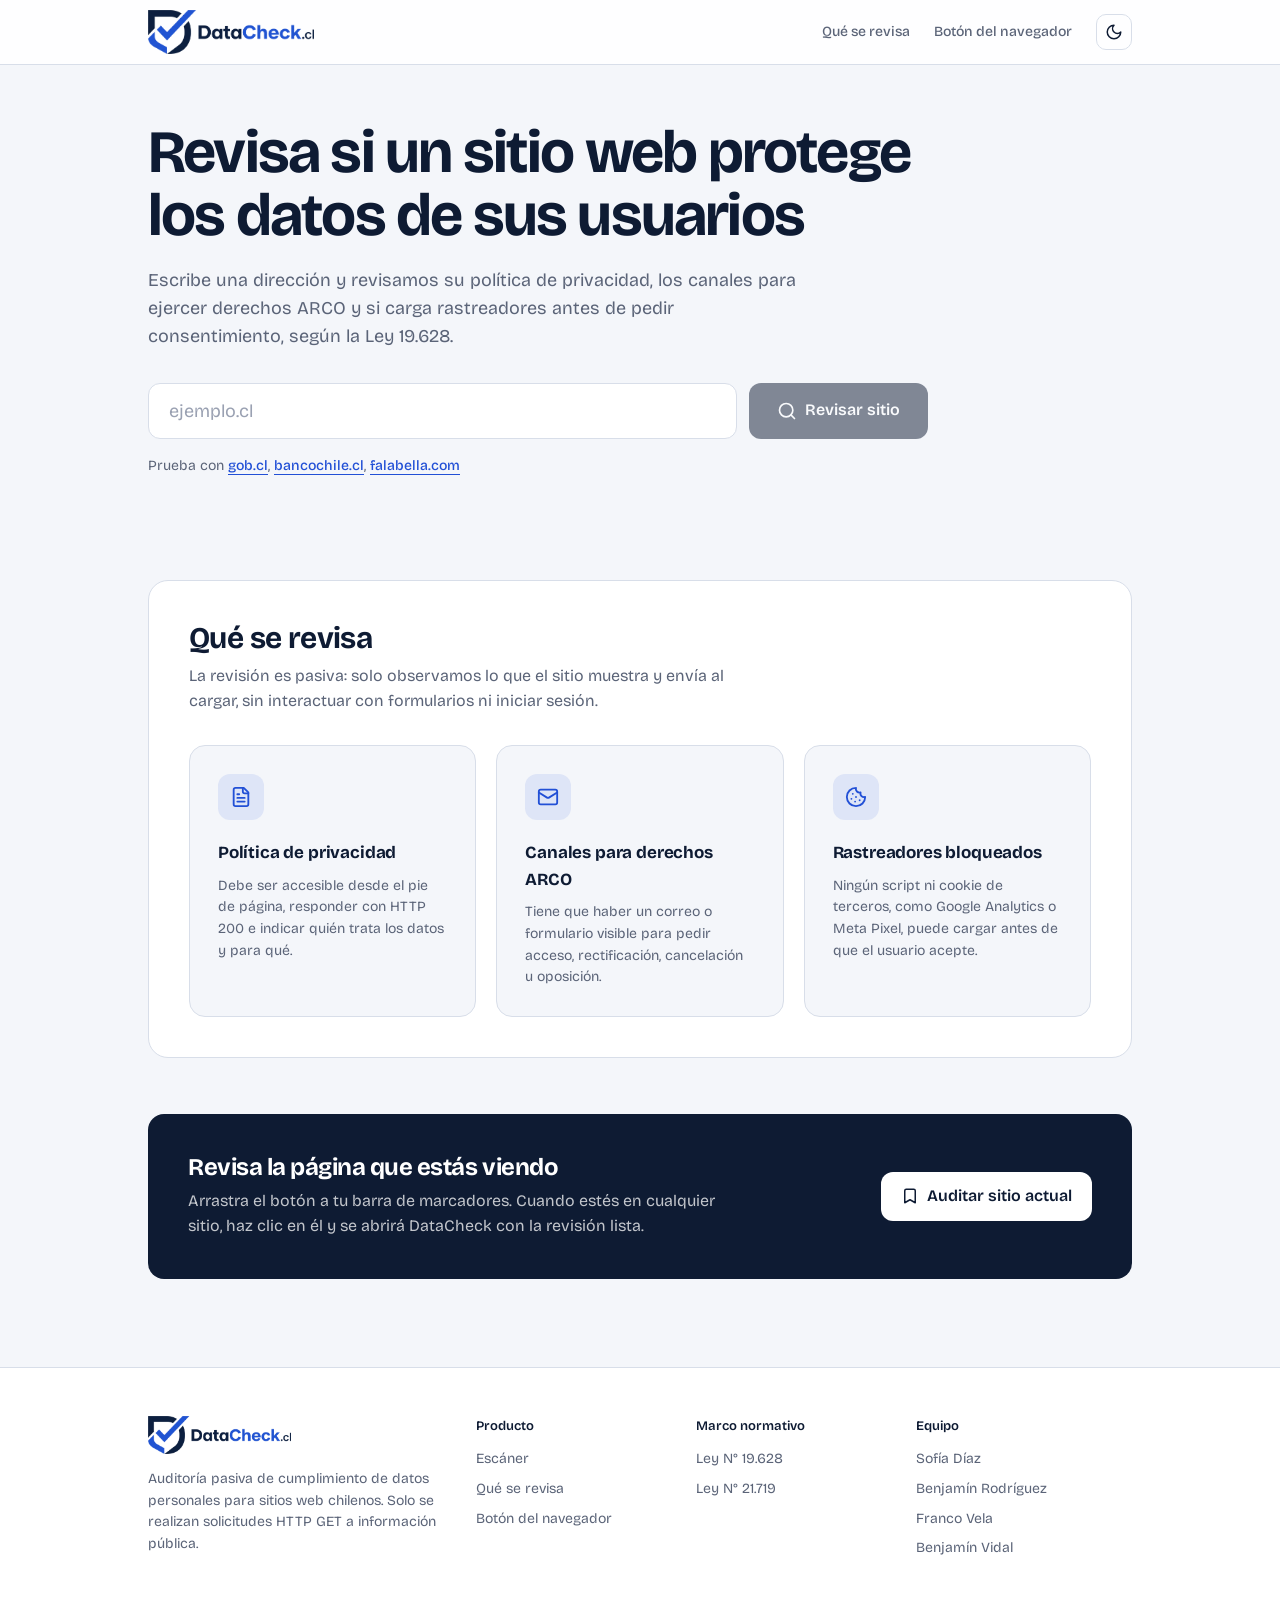
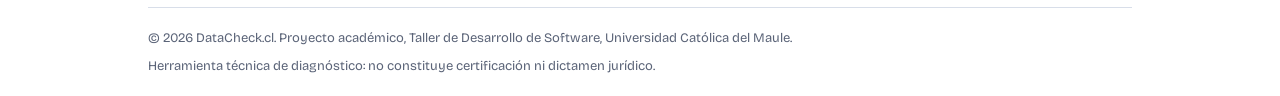
==== commit 71af914d: "cambios" ====
--- a/src/ui/index.html
+++ b/src/ui/index.html
@@ -85,13 +85,6 @@
             </form>
             <p id="url-error" class="field-error" role="alert" hidden></p>
 
-            <div class="flow-option">
-                <label class="flow-toggle" for="flow-checkbox">
-                    <input type="checkbox" id="flow-checkbox">
-                    <span>Auditar flujo de compra/registro (catálogo → registro → carrito)</span>
-                </label>
-            </div>
-
             <p class="examples">
                 Prueba con
                 <button type="button" class="link-btn" data-url="gob.cl">gob.cl</button>,
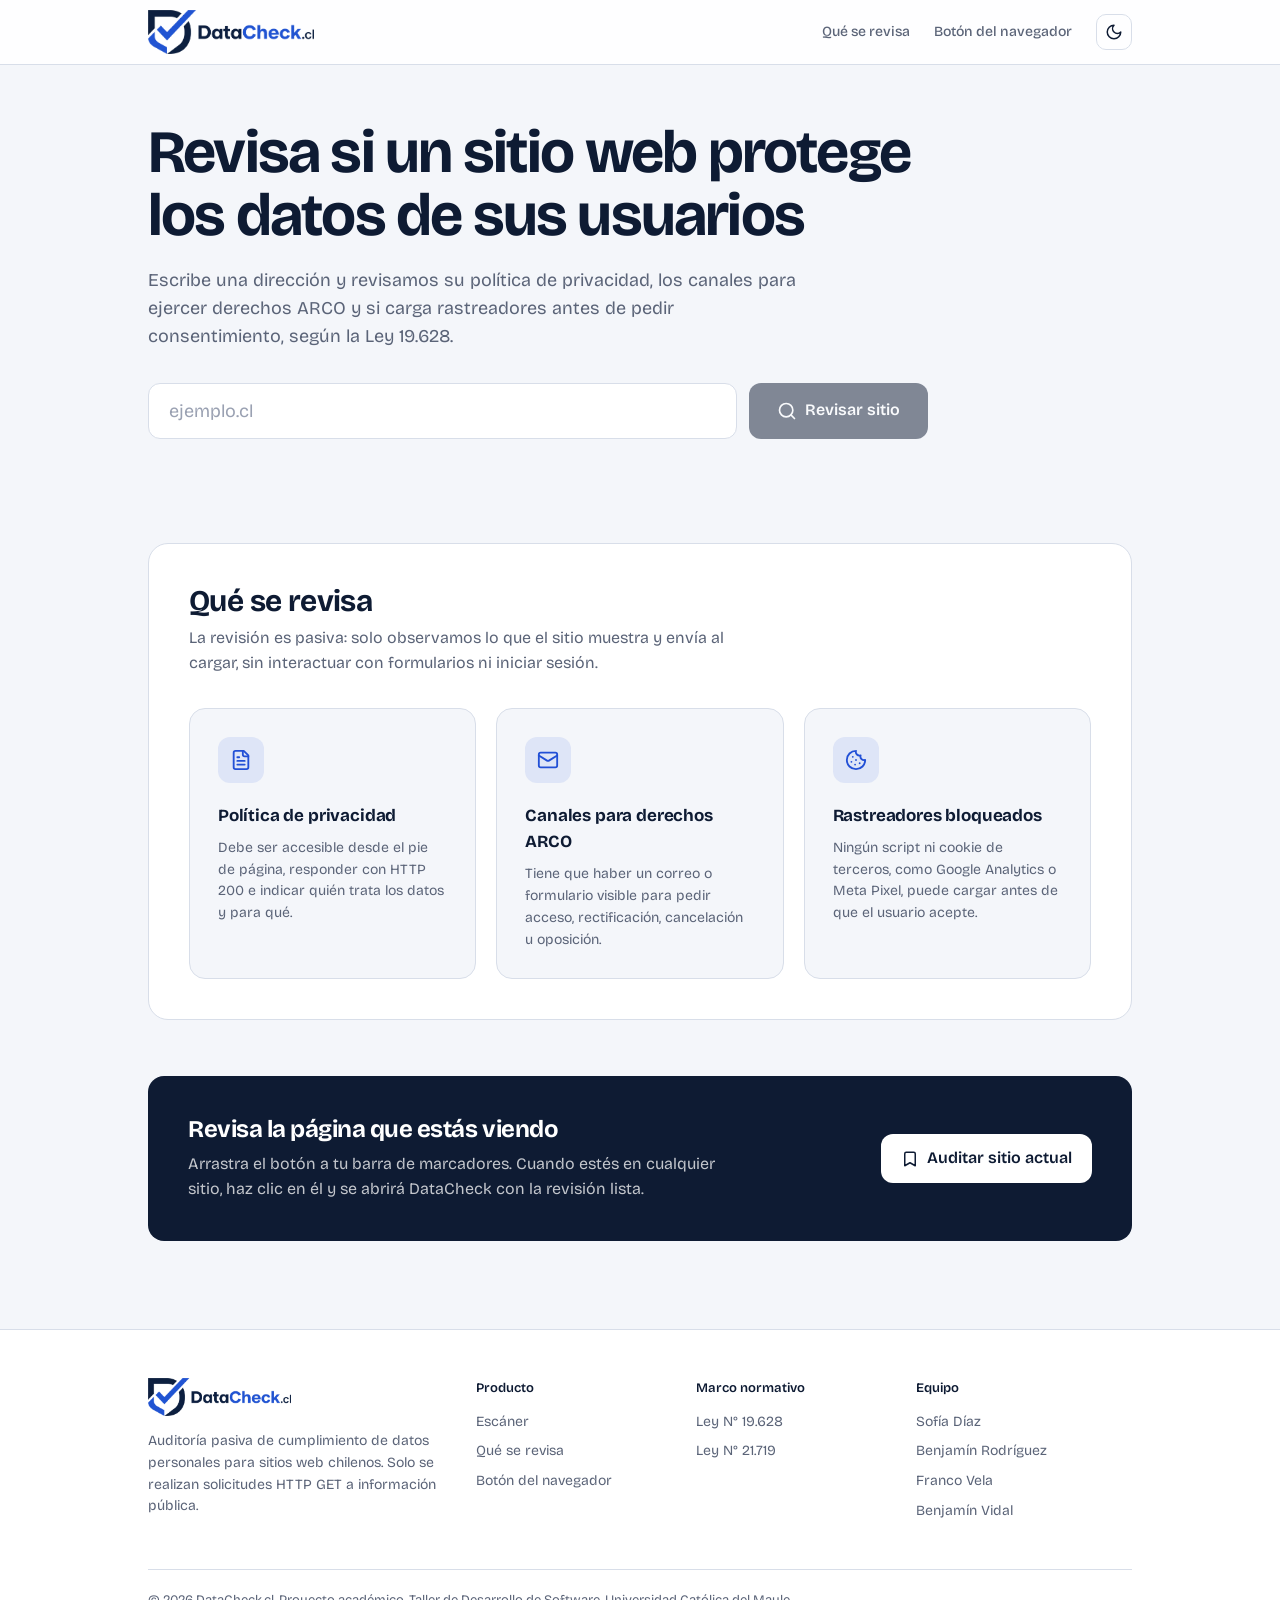
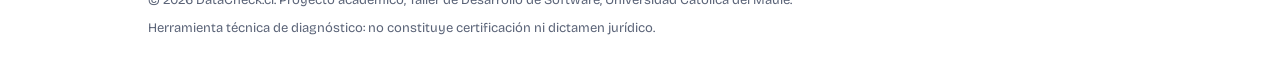
==== commit 0cc06a55: "fix(ui): resolver conflictos de merge; hallazgos desplegables, favicon del sitio, re-auditoría a anc" ====
--- a/src/ui/index.html
+++ b/src/ui/index.html
@@ -23,7 +23,7 @@
             } catch (e) {}
         })();
     </script>
-    <link rel="stylesheet" href="style.css?v=2.8">
+    <link rel="stylesheet" href="style.css?v=2.9">
 </head>
 <body>
     <!-- Íconos (estilo Lucide) -->
@@ -47,6 +47,9 @@
         <symbol id="i-clock" viewBox="0 0 24 24"><circle cx="12" cy="12" r="10"/><path d="M12 6v6l4 2"/></symbol>
         <symbol id="i-refresh" viewBox="0 0 24 24"><path d="M21 12a9 9 0 1 1-9-9c2.52 0 4.93 1 6.74 2.74L21 8"/><path d="M21 3v5h-5"/></symbol>
         <symbol id="i-calendar" viewBox="0 0 24 24"><path d="M8 2v4"/><path d="M16 2v4"/><rect width="18" height="18" x="3" y="4" rx="2"/><path d="M3 10h18"/></symbol>
+        <symbol id="i-chevron-down" viewBox="0 0 24 24"><path d="m6 9 6 6 6-6"/></symbol>
+        <symbol id="i-chevrons-down" viewBox="0 0 24 24"><path d="m7 6 5 5 5-5"/><path d="m7 13 5 5 5-5"/></symbol>
+        <symbol id="i-chevrons-up" viewBox="0 0 24 24"><path d="m17 11-5-5-5 5"/><path d="m17 18-5-5-5 5"/></symbol>
         <symbol id="i-globe" viewBox="0 0 24 24"><circle cx="12" cy="12" r="10"/><path d="M12 2a14.5 14.5 0 0 0 0 20 14.5 14.5 0 0 0 0-20"/><path d="M2 12h20"/></symbol>
     </svg>
 
@@ -84,13 +87,6 @@
                 </button>
             </form>
             <p id="url-error" class="field-error" role="alert" hidden></p>
-
-            <p class="examples">
-                Prueba con
-                <button type="button" class="link-btn" data-url="gob.cl">gob.cl</button>,
-                <button type="button" class="link-btn" data-url="bancochile.cl">bancochile.cl</button>,
-                <button type="button" class="link-btn" data-url="falabella.com">falabella.com</button>
-            </p>
 
             <div id="loading" class="loading" role="status" aria-live="polite" hidden>
                 <p id="loading-step" class="loading-step"></p>
@@ -181,10 +177,16 @@
                 <div class="findings">
                     <div class="findings-head">
                         <h3>Hallazgos</h3>
-                        <button type="button" id="btn-pdf" class="btn-ghost">
-                            <svg class="icon" width="16" height="16" id="pdf-icon"><use href="#i-download"/></svg>
-                            <span id="pdf-label">Descargar informe PDF</span>
-                        </button>
+                        <div class="findings-actions">
+                            <button type="button" id="btn-pdf" class="btn-ghost">
+                                <svg class="icon" width="16" height="16" id="pdf-icon"><use href="#i-download"/></svg>
+                                <span id="pdf-label">Descargar informe PDF</span>
+                            </button>
+                            <button type="button" id="btn-expand-all" class="btn-ghost" data-state="closed" aria-controls="findings-list" hidden>
+                                <svg class="icon" width="16" height="16" id="expand-all-icon"><use href="#i-chevrons-down"/></svg>
+                                <span id="expand-all-label">Desplegar todo</span>
+                            </button>
+                        </div>
                     </div>
                     <p id="pdf-error" class="pdf-error" role="alert" hidden></p>
                     <ul id="findings-list" class="findings-list"></ul>
@@ -328,6 +330,6 @@
         </div>
     </footer>
 
-    <script src="app.js?v=2.8"></script>
+    <script src="app.js?v=2.9"></script>
 </body>
 </html>
--- a/src/ui/style.css
+++ b/src/ui/style.css
@@ -157,14 +157,6 @@
 .flow-toggle { display: inline-flex; align-items: center; gap: 10px; font-size: 15px; font-weight: 500; color: var(--ink); cursor: pointer; }
 .flow-toggle input[type="checkbox"] { width: 18px; height: 18px; accent-color: var(--accent); cursor: pointer; }
 
-.examples { margin-top: 16px; font-size: 14px; color: var(--muted); }
-.link-btn {
-    font: inherit; font-weight: 500; color: var(--accent);
-    background: none; border: 0; cursor: pointer;
-    text-decoration: underline; text-underline-offset: 4px;
-}
-.link-btn:hover { color: var(--ink); }
-.link-btn:disabled { opacity: 0.5; cursor: not-allowed; }
 
 /* Carga y error */
 .loading { max-width: 780px; margin-top: 32px; }
@@ -231,6 +223,7 @@
 
 .findings { padding: 32px 40px; }
 .findings-head { display: flex; align-items: center; justify-content: space-between; gap: 12px; }
+.findings-actions { display: flex; flex-wrap: wrap; align-items: center; justify-content: flex-end; gap: 10px; }
 .findings h3 { font-size: 24px; letter-spacing: -0.02em; }
 
 .btn-ghost {
@@ -251,6 +244,19 @@
 .finding h4 { font-size: 16px; font-weight: 600; }
 .finding-detail { max-width: 680px; margin-top: 4px; font-size: 14px; color: var(--body); }
 
+/* Detalle desplegable: el ticket y los elementos detectados quedan ocultos hasta que se abre el hallazgo */
+.finding-toggle {
+    display: inline-flex; align-items: center; gap: 6px; margin-top: 12px; padding: 6px 12px;
+    font: inherit; font-size: 13px; font-weight: 600; color: var(--accent);
+    background: var(--accent-soft); border: 1px solid transparent; border-radius: 8px; cursor: pointer;
+    transition: border-color 0.15s ease, background 0.15s ease;
+}
+.finding-toggle:hover { border-color: var(--accent); }
+.finding-toggle .icon { transition: transform 0.2s ease; }
+.finding.is-open .finding-toggle .icon { transform: rotate(180deg); }
+.finding-extra { display: none; }
+.finding.is-open .finding-extra { display: block; }
+
 .ticket { margin-top: 16px; padding: 14px 16px; background: var(--page); border-left: 4px solid var(--accent); border-radius: 8px; }
 .ticket-head { display: flex; flex-wrap: wrap; gap: 8px; align-items: center; justify-content: space-between; }
 .ticket-title { display: flex; align-items: center; gap: 8px; font-size: 14px; font-weight: 600; }
@@ -274,6 +280,7 @@
     max-height: 280px; overflow-y: auto;
 }
 .ticket p { margin-top: 8px; font-size: 14px; color: var(--body); }
+.ticket .ticket-content code { padding: 0; background: none; border: 0; border-radius: 0; font-size: inherit; overflow-wrap: normal; }
 
 /* Sección de flujo */
 .flow-section { padding: 32px 40px; border-bottom: 1px solid var(--line); }
@@ -318,11 +325,12 @@
 /* Re-auditoría programada por correo */
 .schedule-card { margin-top: 16px; padding: 28px 32px; background: var(--surface); border: 1px solid var(--line); border-radius: 16px; }
 .schedule-head { display: flex; gap: 16px; align-items: flex-start; }
+.schedule-head > div { min-width: 0; flex: 1; }
 .schedule-icon { display: grid; place-items: center; width: 46px; height: 46px; flex-shrink: 0; color: var(--accent); background: var(--accent-soft); border-radius: 12px; }
 .schedule-head h3 { font-size: 18px; letter-spacing: -0.01em; line-height: 1.3; }
-.schedule-head p { max-width: 560px; margin-top: 4px; }
-.schedule-form { display: flex; flex-direction: column; align-items: flex-start; gap: 16px; margin-top: 20px; }
-.schedule-inputs { display: flex; flex-direction: column; gap: 14px; width: 100%; max-width: 640px; }
+.schedule-head p { margin-top: 4px; }
+.schedule-form { display: flex; flex-direction: column; align-items: stretch; gap: 16px; margin-top: 20px; width: 100%; }
+.schedule-inputs { display: flex; flex-direction: column; gap: 14px; width: 100%; }
 .schedule-inputs input[type="email"] {
     width: 100%; height: 48px; padding: 0 16px;
     font: inherit; font-size: 16px; color: var(--ink);
@@ -342,7 +350,7 @@
 .schedule-radio-text { display: flex; flex-direction: column; gap: 2px; }
 .schedule-radio-text strong { font-size: 14px; font-weight: 600; color: var(--ink); }
 .schedule-radio-text span { font-size: 13px; color: var(--muted); }
-.schedule-form .btn-primary { height: 46px; padding: 0 24px; border-radius: 10px; }
+.schedule-form .btn-primary { width: 100%; height: 48px; padding: 0 24px; border-radius: 10px; }
 
 /* Barra de re-auditoría dentro de la comparativa */
 .reaudit-bar {
@@ -428,6 +436,7 @@
     .schedule-modes { grid-template-columns: 1fr; }
     .reaudit-bar .btn-secondary, .reaudit-bar .btn-primary { width: 100%; }
     .findings-head { flex-wrap: wrap; }
+    .findings-actions { width: 100%; justify-content: flex-start; }
 }
 
 @media (prefers-reduced-motion: reduce) {
